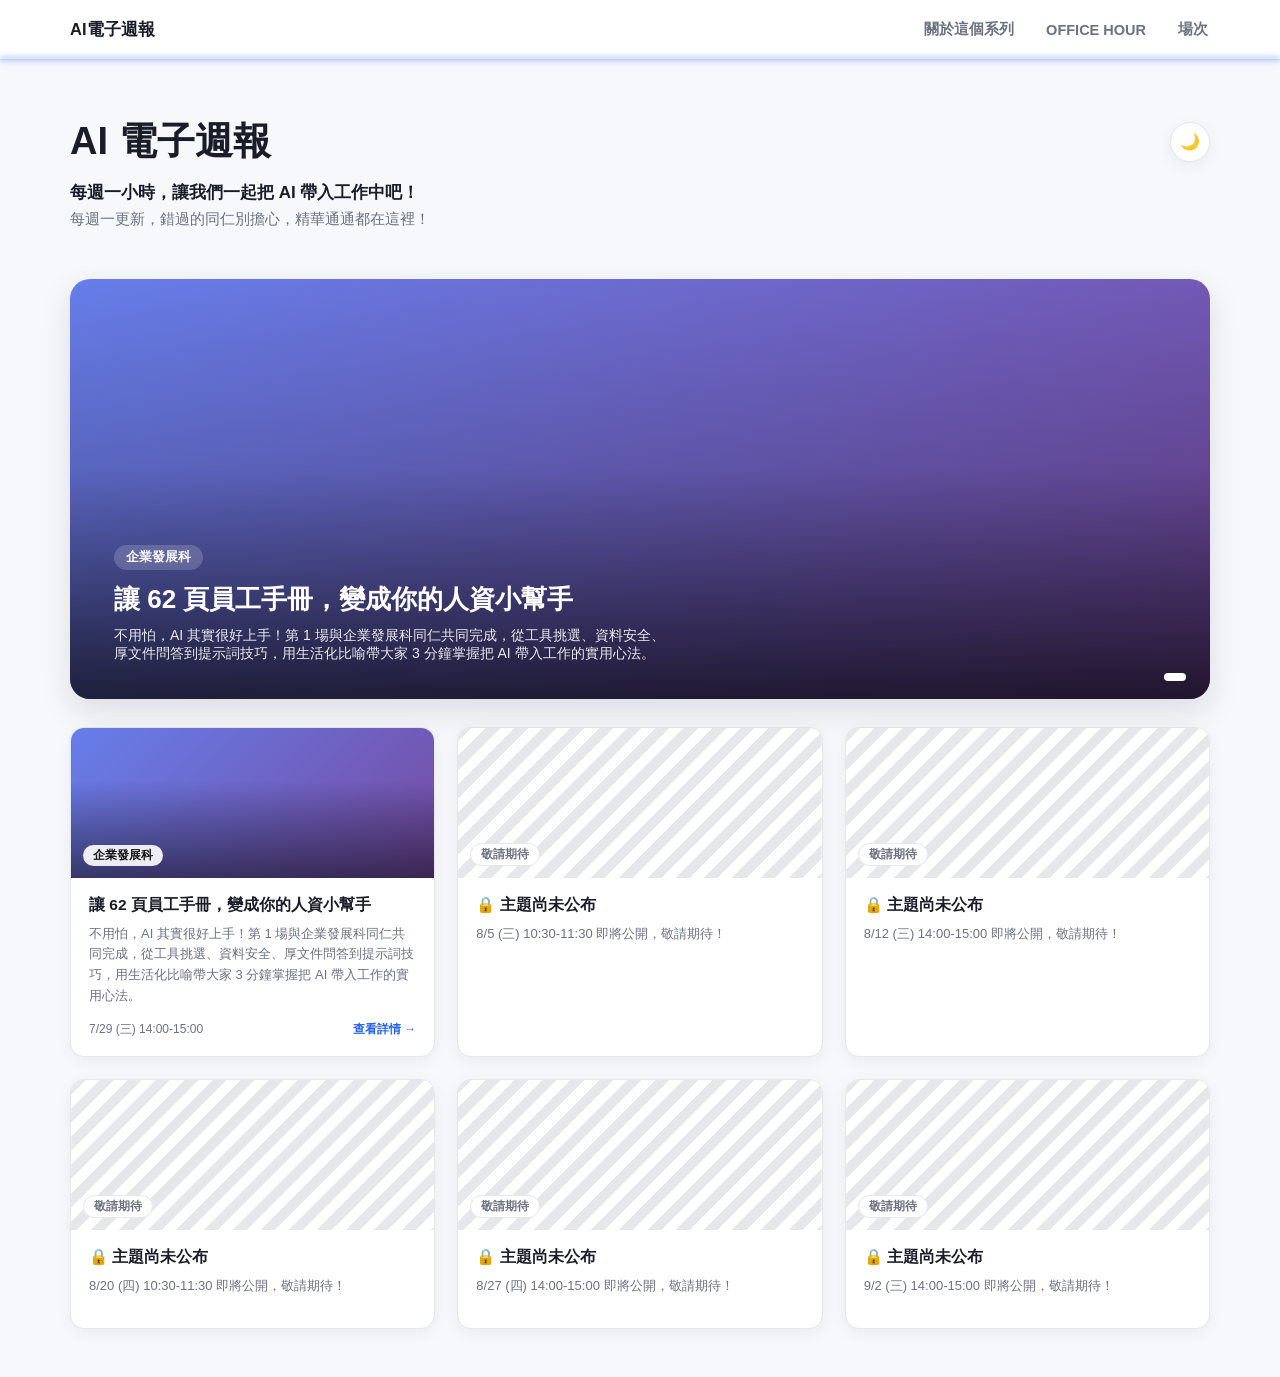
==== index.html @ 77fc57c9 "Initial commit: AI 電子週報靜態網站" ====
<!DOCTYPE html>
<html lang="zh-Hant">
<head>
<meta charset="UTF-8">
<meta name="viewport" content="width=device-width, initial-scale=1.0">
<meta name="robots" content="noindex, nofollow">
<title>AI 電子週報</title>
<link rel="stylesheet" href="css/style.css">
</head>
<body>

<header class="site-header">
  <div class="site-header-inner">
    <a href="index.html" class="site-logo">AI電子週報</a>
    <nav class="site-nav">
      <button type="button" class="nav-link" data-modal="about">關於這個系列</button>
      <button type="button" class="nav-link" data-modal="officehour">OFFICE HOUR</button>
      <button type="button" class="nav-link" data-modal="sessions">場次</button>
    </nav>
  </div>
</header>

<div class="modal-overlay" id="modalOverlay">
  <div class="modal" id="modalBox" role="dialog" aria-modal="true">
    <button type="button" class="modal-close" id="modalClose" aria-label="關閉">✕</button>
    <div class="modal-body" id="modalBody"></div>
  </div>
</div>

<main>
  <section class="hero">
    <div class="hero-text">
      <div class="hero-header">
        <h1>AI 電子週報</h1>
        <button class="theme-toggle" id="themeToggle" aria-label="切換深色模式">🌙</button>
      </div>
      <p class="hero-lead">每週一小時，讓我們一起把 AI 帶入工作中吧！</p>
      <p class="hero-sub">每週一更新，錯過的同仁別擔心，精華通通都在這裡！</p>
    </div>
  </section>

  <section class="featured-section">
    <div class="featured-hero" id="featuredHero">
      <!-- 最大區塊：輪播（僅已發佈主題），由 JS 注入 -->
      <div class="hero-track" id="heroTrack"></div>
      <button class="hero-nav prev" id="heroPrev" aria-label="上一則" hidden>‹</button>
      <button class="hero-nav next" id="heroNext" aria-label="下一則" hidden>›</button>
      <div class="hero-dots" id="heroDots"></div>
    </div>

    <div class="topics-grid featured-grid" id="featuredGrid">
      <!-- 其餘 6 個主題（3x2，按日期排序），由 JS 注入 -->
    </div>
  </section>
</main>

<script src="js/topics.js"></script>
<script src="js/header.js"></script>
<script src="js/script.js"></script>
</body>
</html>
---- css/style.css ----
:root {
  --bg: #f7f8fb;
  --surface: #ffffff;
  --text: #1a1d29;
  --text-muted: #6b7280;
  --border: #e5e7eb;
  --primary: #2563eb;
  --primary-dark: #1d4ed8;
  --shadow: 0 4px 16px rgba(17, 24, 39, 0.06);
  --shadow-lg: 0 12px 32px rgba(17, 24, 39, 0.12);
  --radius: 14px;
}

@media (prefers-color-scheme: dark) {
  :root {
    --bg: #12141c;
    --surface: #1b1e29;
    --text: #eef0f5;
    --text-muted: #9aa0ae;
    --border: #2a2e3b;
    --shadow: 0 4px 16px rgba(0, 0, 0, 0.3);
    --shadow-lg: 0 16px 40px rgba(0, 0, 0, 0.45);
  }
}

:root[data-theme="dark"] {
  --bg: #12141c;
  --surface: #1b1e29;
  --text: #eef0f5;
  --text-muted: #9aa0ae;
  --border: #2a2e3b;
  --shadow: 0 4px 16px rgba(0, 0, 0, 0.3);
  --shadow-lg: 0 16px 40px rgba(0, 0, 0, 0.45);
}

:root[data-theme="light"] {
  --bg: #f7f8fb;
  --surface: #ffffff;
  --text: #1a1d29;
  --text-muted: #6b7280;
  --border: #e5e7eb;
  --shadow: 0 4px 16px rgba(17, 24, 39, 0.06);
  --shadow-lg: 0 12px 32px rgba(17, 24, 39, 0.12);
}

* { box-sizing: border-box; }

html { scroll-behavior: smooth; }

body {
  margin: 0;
  font-family: -apple-system, BlinkMacSystemFont, "PingFang TC", "Microsoft JhengHei", "Segoe UI", sans-serif;
  background: var(--bg);
  color: var(--text);
  transition: background 0.25s ease, color 0.25s ease;
}

a { color: inherit; text-decoration: none; }
ul { margin: 0; padding: 0; list-style: none; }
button { font-family: inherit; cursor: pointer; }

/* ---------- Site header ---------- */
.site-header {
  position: sticky;
  top: 0;
  z-index: 40;
  background: var(--surface);
  border-bottom: 1px solid var(--border);
  overflow: visible;
}

.site-header::after {
  content: "";
  position: absolute;
  left: 0;
  right: 0;
  bottom: -1px;
  height: 2px;
  background: var(--primary);
  filter: blur(3px);
  opacity: 0.75;
  pointer-events: none;
}

.site-header-inner {
  max-width: 1180px;
  margin: 0 auto;
  padding: 14px 20px;
  display: flex;
  align-items: center;
  justify-content: space-between;
  gap: 16px;
}

.site-logo {
  display: flex;
  align-items: center;
  gap: 8px;
  font-size: 16.5px;
  font-weight: 800;
  flex-shrink: 0;
}

.site-nav {
  display: flex;
  align-items: center;
  gap: 28px;
  overflow-x: auto;
}

.nav-link {
  border: none;
  background: none;
  padding: 6px 2px;
  font-size: 14.5px;
  font-weight: 600;
  color: var(--text-muted);
  white-space: nowrap;
  transition: color 0.2s ease;
}

.nav-link:hover { color: var(--primary); }

/* ---------- Modal（關於這個系列 / OFFICE HOUR / 場次） ---------- */
.modal-overlay {
  position: fixed;
  inset: 0;
  z-index: 100;
  background: rgba(15, 17, 26, 0.55);
  display: flex;
  align-items: center;
  justify-content: center;
  padding: 24px;
  opacity: 0;
  visibility: hidden;
  transition: opacity 0.2s ease;
}

.modal-overlay.is-open {
  opacity: 1;
  visibility: visible;
}

.modal {
  position: relative;
  width: 100%;
  max-width: 720px;
  max-height: 85vh;
  overflow-y: auto;
  background: var(--surface);
  border-radius: 18px;
  box-shadow: var(--shadow-lg);
  padding: 30px 32px 34px;
  transform: translateY(14px);
  transition: transform 0.2s ease;
}

.modal-overlay.is-open .modal { transform: translateY(0); }

.modal-close {
  position: absolute;
  top: 16px;
  right: 16px;
  width: 32px;
  height: 32px;
  border: none;
  border-radius: 50%;
  background: var(--bg);
  color: var(--text-muted);
  font-size: 14px;
}

.modal-close:hover { color: var(--text); }

.modal-body h2 {
  font-size: 19px;
  margin: 0 0 18px;
  padding-right: 32px;
}

.modal-text p {
  font-size: 14px;
  line-height: 1.85;
  color: var(--text-muted);
  margin: 0 0 12px;
}

.modal-plain-list {
  margin: 8px 0 0;
  padding-left: 18px;
  list-style: disc;
}

.modal-plain-list li {
  font-size: 13.5px;
  color: var(--text-muted);
  line-height: 1.8;
}

.modal-table-wrap { overflow-x: auto; }

.modal-table {
  width: 100%;
  border-collapse: collapse;
  font-size: 13px;
}

.modal-table th,
.modal-table td {
  padding: 10px 12px;
  border-bottom: 1px solid var(--border);
  text-align: left;
  vertical-align: top;
}

.modal-table th {
  font-size: 12px;
  font-weight: 700;
  color: var(--text-muted);
  white-space: nowrap;
}

.modal-table tbody tr:last-child td { border-bottom: none; }

.modal-table td.nowrap { white-space: nowrap; }

.modal-table ul {
  margin: 0;
  padding-left: 16px;
  list-style: disc;
}

.modal-table li {
  margin-bottom: 4px;
  line-height: 1.6;
}

.modal-note {
  font-size: 12px;
  color: var(--text-muted);
  margin: 14px 0 0;
}

/* ---------- Hero ---------- */
.hero {
  max-width: 1180px;
  margin: 0 auto;
  padding: 56px 20px 28px;
}

.hero-header {
  display: flex;
  align-items: center;
  justify-content: space-between;
  gap: 16px;
  margin: 0 0 14px;
}

.hero-text h1 {
  font-size: 38px;
  margin: 0;
  font-weight: 800;
}

.theme-toggle {
  flex-shrink: 0;
  border: 1px solid var(--border);
  background: var(--surface);
  border-radius: 50%;
  width: 40px;
  height: 40px;
  display: flex;
  align-items: center;
  justify-content: center;
  font-size: 16px;
  box-shadow: var(--shadow);
}

.theme-toggle:hover { border-color: var(--primary); }

.hero-lead {
  font-size: 17px;
  font-weight: 600;
  margin: 0 0 6px;
}

.hero-sub {
  color: var(--text-muted);
  margin: 0 0 22px;
  font-size: 14.5px;
}

/* ---------- Featured layout（1 大區塊 + 3x2 網格） ---------- */
.featured-section {
  max-width: 1180px;
  margin: 0 auto;
  padding: 0 20px 48px;
}

.featured-hero {
  position: relative;
  border-radius: 20px;
  overflow: hidden;
  box-shadow: var(--shadow-lg);
  height: 420px;
  margin-bottom: 28px;
}

.hero-track {
  display: flex;
  height: 100%;
  transition: transform 0.45s ease;
}

.hero-slide {
  position: relative;
  flex: 0 0 100%;
  min-width: 100%;
  height: 100%;
  display: flex;
  align-items: flex-end;
  cursor: pointer;
  background-size: cover;
  background-position: center;
  text-decoration: none;
}

.hero-slide::after {
  content: "";
  position: absolute;
  inset: 0;
  background: linear-gradient(0deg, rgba(0,0,0,.72) 0%, rgba(0,0,0,.15) 55%, rgba(0,0,0,0) 100%);
}

.hero-slide.is-locked-slide {
  cursor: default;
  background-image: repeating-linear-gradient(
    135deg, var(--border), var(--border) 14px, var(--surface) 14px, var(--surface) 28px
  ) !important;
}

.hero-slide.is-locked-slide::after { background: none; }
.hero-slide.is-locked-slide .slide-content { color: var(--text-muted); }
.hero-slide.is-locked-slide .slide-tag { background: var(--surface); color: var(--text-muted); }

.hero-nav {
  position: absolute;
  top: 50%;
  z-index: 2;
  transform: translateY(-50%);
  width: 38px;
  height: 38px;
  border: none;
  border-radius: 50%;
  background: rgba(0,0,0,.35);
  color: #fff;
  font-size: 20px;
  line-height: 1;
  cursor: pointer;
  display: flex;
  align-items: center;
  justify-content: center;
  transition: background 0.2s ease;
}

.hero-nav:hover { background: rgba(0,0,0,.55); }
.hero-nav[hidden] { display: none; }
.hero-nav.prev { left: 16px; }
.hero-nav.next { right: 16px; }

.hero-dots {
  position: absolute;
  z-index: 2;
  bottom: 18px;
  right: 24px;
  display: flex;
  gap: 8px;
}

.hero-dot {
  width: 8px;
  height: 8px;
  border-radius: 999px;
  background: rgba(255,255,255,.45);
  cursor: pointer;
  transition: width 0.2s ease, background 0.2s ease;
}

.hero-dot.active {
  width: 22px;
  background: #fff;
}

.slide-content {
  position: relative;
  z-index: 1;
  padding: 36px 44px;
  color: #fff;
  max-width: 640px;
}

.tag-group {
  display: flex;
  flex-wrap: wrap;
  gap: 6px;
}

.slide-content .tag-group {
  margin-bottom: 12px;
}

.slide-tag {
  display: inline-block;
  background: rgba(255,255,255,0.18);
  backdrop-filter: blur(4px);
  padding: 4px 12px;
  border-radius: 999px;
  font-size: 12.5px;
  font-weight: 600;
}

.slide-content h3 {
  font-size: 26px;
  margin: 0 0 10px;
  font-weight: 800;
}

.slide-content p {
  font-size: 14px;
  opacity: 0.9;
  margin: 0;
}

/* ---------- Topic cards ---------- */
.topics-grid {
  display: grid;
  grid-template-columns: repeat(3, 1fr);
  gap: 22px;
}

.topic-card {
  background: var(--surface);
  border: 1px solid var(--border);
  border-radius: var(--radius);
  overflow: hidden;
  box-shadow: var(--shadow);
  cursor: pointer;
  transition: transform 0.2s ease, box-shadow 0.2s ease;
}

.topic-card:hover {
  transform: translateY(-4px);
  box-shadow: var(--shadow-lg);
}

.topic-card.is-locked {
  cursor: default;
}

.topic-card.is-locked:hover {
  transform: none;
  box-shadow: var(--shadow);
}

.topic-thumb {
  height: 150px;
  background-size: cover;
  background-position: center;
  display: flex;
  align-items: flex-end;
  padding: 12px;
  position: relative;
}

.topic-thumb::after {
  content: "";
  position: absolute;
  inset: 0;
  background: linear-gradient(0deg, rgba(0,0,0,.5), rgba(0,0,0,0) 65%);
}

.topic-thumb.is-locked-thumb {
  background-image: repeating-linear-gradient(
    135deg, var(--border), var(--border) 10px, var(--surface) 10px, var(--surface) 20px
  );
}

.topic-thumb.is-locked-thumb::after { background: none; }

.topic-thumb.is-locked-thumb .tag {
  background: var(--surface);
  color: var(--text-muted);
  border: 1px solid var(--border);
}

.topic-thumb .tag-group {
  position: relative;
  z-index: 1;
}

.topic-thumb .tag {
  background: rgba(255,255,255,0.9);
  color: #111;
  font-size: 11.5px;
  font-weight: 700;
  padding: 3px 10px;
  border-radius: 999px;
}

.topic-body {
  padding: 16px 18px 18px;
}

.topic-body h3 {
  font-size: 15.5px;
  margin: 0 0 8px;
  line-height: 1.4;
}

.topic-body p {
  font-size: 13px;
  color: var(--text-muted);
  margin: 0 0 14px;
  line-height: 1.6;
}

.topic-meta {
  display: flex;
  justify-content: space-between;
  align-items: center;
  font-size: 12px;
  color: var(--text-muted);
}

.topic-meta .read-more {
  color: var(--primary);
  font-weight: 700;
}

/* ---------- Topic detail page（topic.html） ---------- */
.topic-page {
  max-width: 1180px;
  margin: 0 auto;
  padding: 40px 20px 60px;
}

.topic-page-header {
  display: flex;
  align-items: center;
  justify-content: space-between;
  gap: 16px;
  margin-bottom: 24px;
}

.back-link {
  font-size: 14px;
  font-weight: 600;
  color: var(--text-muted);
}

.back-link:hover { color: var(--primary); }

.detail-card {
  background: var(--surface);
  border: 1px solid var(--border);
  border-radius: 18px;
  box-shadow: var(--shadow-lg);
}

.detail-accent {
  height: 6px;
  background-size: cover;
  border-radius: 18px 18px 0 0;
}

.detail-card-inner {
  padding: 36px 40px 48px;
}

/* ---- 標題列：標籤/標題 + 簡報連結/會議連結 ---- */
.detail-top {
  display: flex;
  align-items: flex-start;
  justify-content: space-between;
  gap: 24px;
  padding-bottom: 28px;
  margin-bottom: 32px;
  border-bottom: 1px solid var(--border);
}

.detail-top-main {
  flex: 1;
  min-width: 0;
}

.detail-top-main .tag-group {
  margin-bottom: 12px;
}

.detail-tag {
  display: inline-block;
  background: rgba(37, 99, 235, 0.12);
  color: var(--primary);
  font-size: 12px;
  font-weight: 700;
  padding: 3px 11px;
  border-radius: 999px;
}

.detail-top-main h1 {
  font-size: 27px;
  line-height: 1.45;
  margin: 0;
}

.detail-top-links {
  display: flex;
  gap: 10px;
  flex-shrink: 0;
  padding-top: 2px;
}

.detail-link {
  display: flex;
  align-items: center;
  justify-content: center;
  padding: 10px 20px;
  border-radius: 10px;
  border: 1px solid var(--border);
  font-size: 13.5px;
  font-weight: 600;
  background: var(--bg);
  white-space: nowrap;
}

.detail-link:hover {
  border-color: var(--primary);
  color: var(--primary);
}

/* ---- 兩欄：左側 Table of contents + 右側內容 ---- */
.detail-columns {
  display: grid;
  grid-template-columns: 240px 1fr;
  gap: 48px;
}

.detail-toc {
  position: sticky;
  top: 88px;
  max-height: calc(100vh - 108px);
  overflow-y: auto;
}

.detail-main { min-width: 0; }

.toc-label {
  display: flex;
  align-items: center;
  gap: 8px;
  font-size: 15px;
  font-weight: 700;
  margin: 0 0 14px;
}

.toc-label::before {
  content: "";
  width: 4px;
  height: 16px;
  border-radius: 2px;
  background: var(--primary);
}

.toc-nav {
  display: flex;
  flex-direction: column;
  gap: 2px;
}

.toc-link {
  display: block;
  padding: 8px 12px;
  border-radius: 8px;
  font-size: 13.5px;
  line-height: 1.6;
  color: var(--text-muted);
}

.toc-link:hover {
  color: var(--text);
  background: var(--bg);
}

.toc-link.active {
  background: var(--bg);
  color: var(--text);
  font-weight: 700;
}

.detail-desc {
  color: var(--text-muted);
  font-size: 15px;
  line-height: 1.9;
  margin: 0 0 32px;
}

.detail-main section {
  margin-bottom: 36px;
  scroll-margin-top: 96px;
}

.detail-main section:last-child { margin-bottom: 0; }

.detail-main h2 {
  font-size: 19px;
  margin: 0 0 12px;
}

.detail-main section p {
  font-size: 15px;
  line-height: 1.9;
  color: var(--text-muted);
  margin: 0;
  white-space: pre-line;
}

.section-image {
  display: block;
  width: 100%;
  max-width: 100%;
  height: auto;
  border-radius: 12px;
  border: 1px solid var(--border);
  margin-bottom: 18px;
}

.detail-main .plain-list {
  margin: 0;
  padding-left: 20px;
  list-style: disc;
}

.detail-main .plain-list li {
  font-size: 15px;
  line-height: 1.9;
  color: var(--text-muted);
  margin-bottom: 6px;
}

/* ---------- Responsive ---------- */
@media (max-width: 900px) {
  .topics-grid { grid-template-columns: repeat(2, 1fr); }
  .featured-hero { height: 360px; }
  .detail-columns { grid-template-columns: 1fr; gap: 24px; }
  .detail-toc { position: static; order: -1; }
  .toc-nav { flex-direction: row; overflow-x: auto; gap: 8px; }
  .toc-link { white-space: nowrap; }
}

@media (max-width: 720px) {
  .hero-text h1 { font-size: 28px; }
  .featured-hero { height: 300px; }
  .slide-content { padding: 24px; }
  .slide-content h3 { font-size: 20px; }
  .detail-card-inner { padding: 28px 24px 36px; }
}

@media (max-width: 560px) {
  .topics-grid { grid-template-columns: 1fr; }
  .detail-top { flex-direction: column; }
  .detail-top-links { width: 100%; }
  .detail-link { flex: 1; }
  .site-header-inner { flex-wrap: wrap; }
  .site-nav { gap: 18px; }
  .modal { padding: 24px 18px 26px; }
}
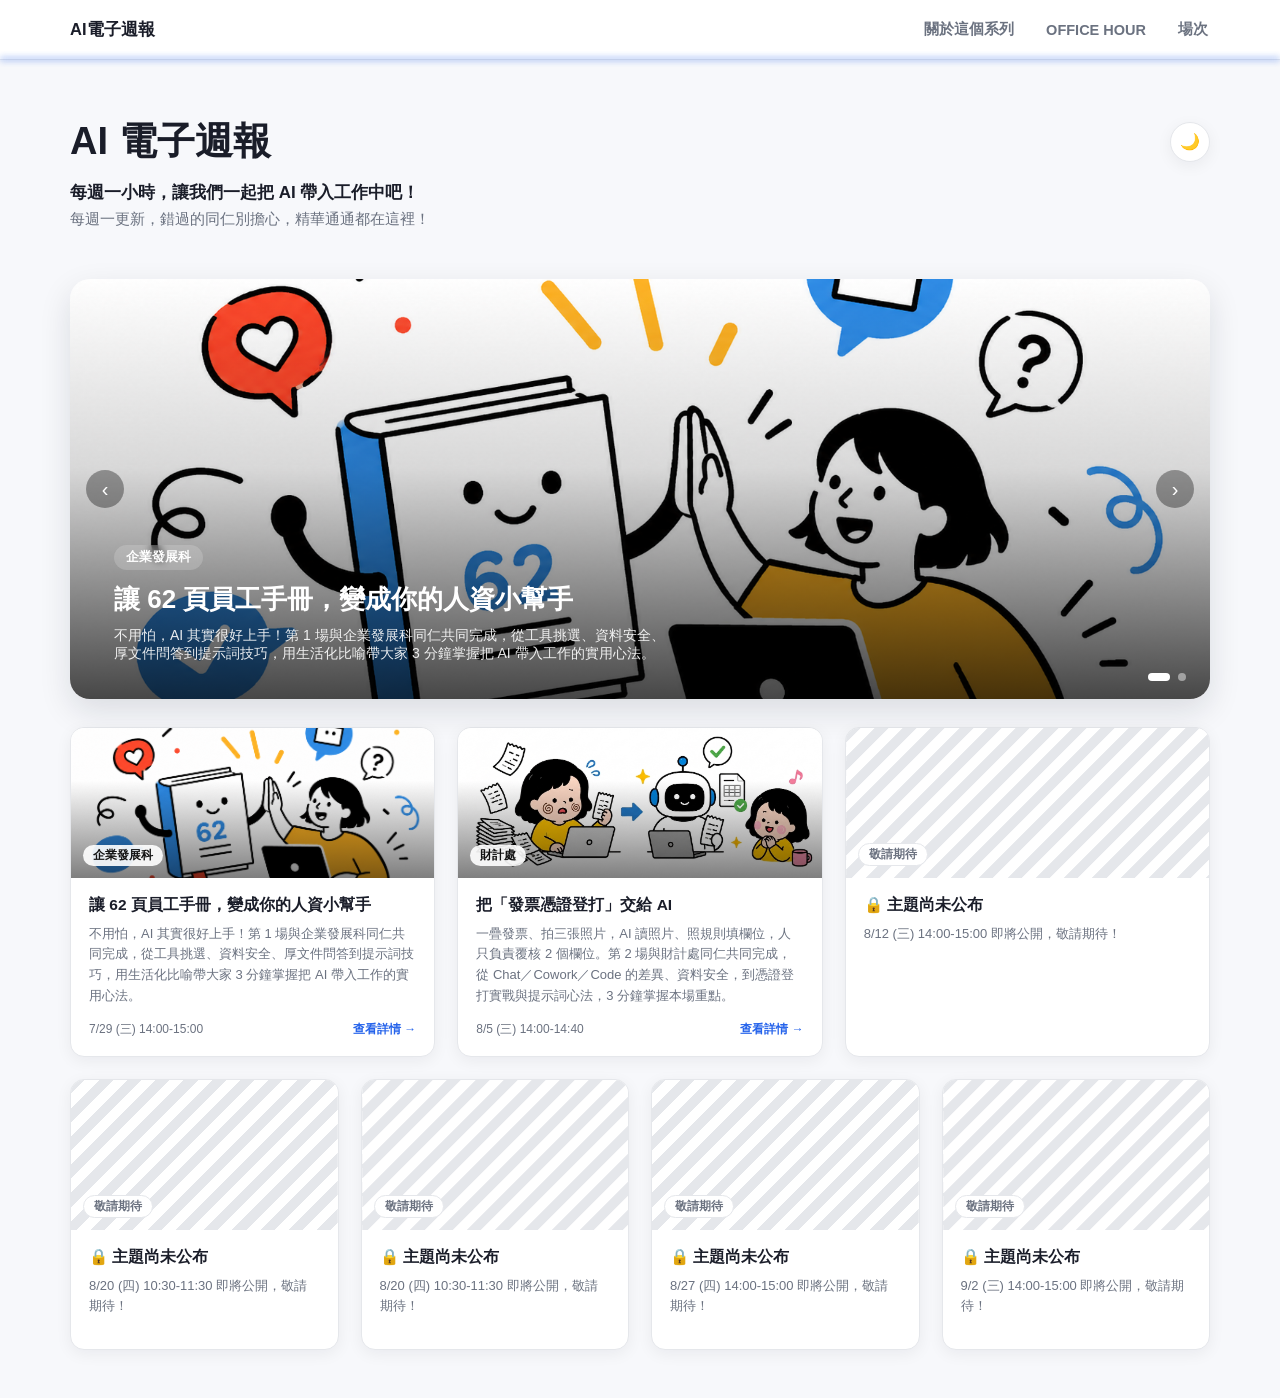
==== commit 726efe02: "add topic2 and tracking viewer counter" ====
--- a/index.html
+++ b/index.html
@@ -48,8 +48,11 @@
       <div class="hero-dots" id="heroDots"></div>
     </div>
 
-    <div class="topics-grid featured-grid" id="featuredGrid">
-      <!-- 其餘 6 個主題（3x2，按日期排序），由 JS 注入 -->
+    <div class="topics-grid featured-grid-top" id="featuredGridTop">
+      <!-- 前 3 筆主題（依日期排序），由 JS 注入 -->
+    </div>
+    <div class="topics-grid featured-grid-bottom" id="featuredGridBottom">
+      <!-- 第 4 筆之後的主題，4 欄網格，由 JS 注入 -->
     </div>
   </section>
 </main>
@@ -57,5 +60,6 @@
 <script src="js/topics.js"></script>
 <script src="js/header.js"></script>
 <script src="js/script.js"></script>
+<script data-goatcounter="https://beam-ai-newsletter.goatcounter.com/count" async src="//gc.zgo.at/count.js"></script>
 </body>
 </html>
--- a/css/style.css
+++ b/css/style.css
@@ -438,6 +438,20 @@
   gap: 22px;
 }
 
+/* 固定兩段式排版：前 3 筆一列，第 4 筆之後用 4 欄網格往下排 */
+.featured-grid-top {
+  grid-template-columns: repeat(3, 1fr);
+  margin-bottom: 22px;
+}
+
+.featured-grid-bottom {
+  grid-template-columns: repeat(4, 1fr);
+}
+
+.featured-grid-bottom.is-empty {
+  display: none;
+}
+
 .topic-card {
   background: var(--surface);
   border: 1px solid var(--border);
@@ -577,7 +591,7 @@
   padding: 36px 40px 48px;
 }
 
-/* ---- 標題列：標籤/標題 + 簡報連結/會議連結 ---- */
+/* ---- 標題列：標籤/標題 + 簡報連結 ---- */
 .detail-top {
   display: flex;
   align-items: flex-start;
